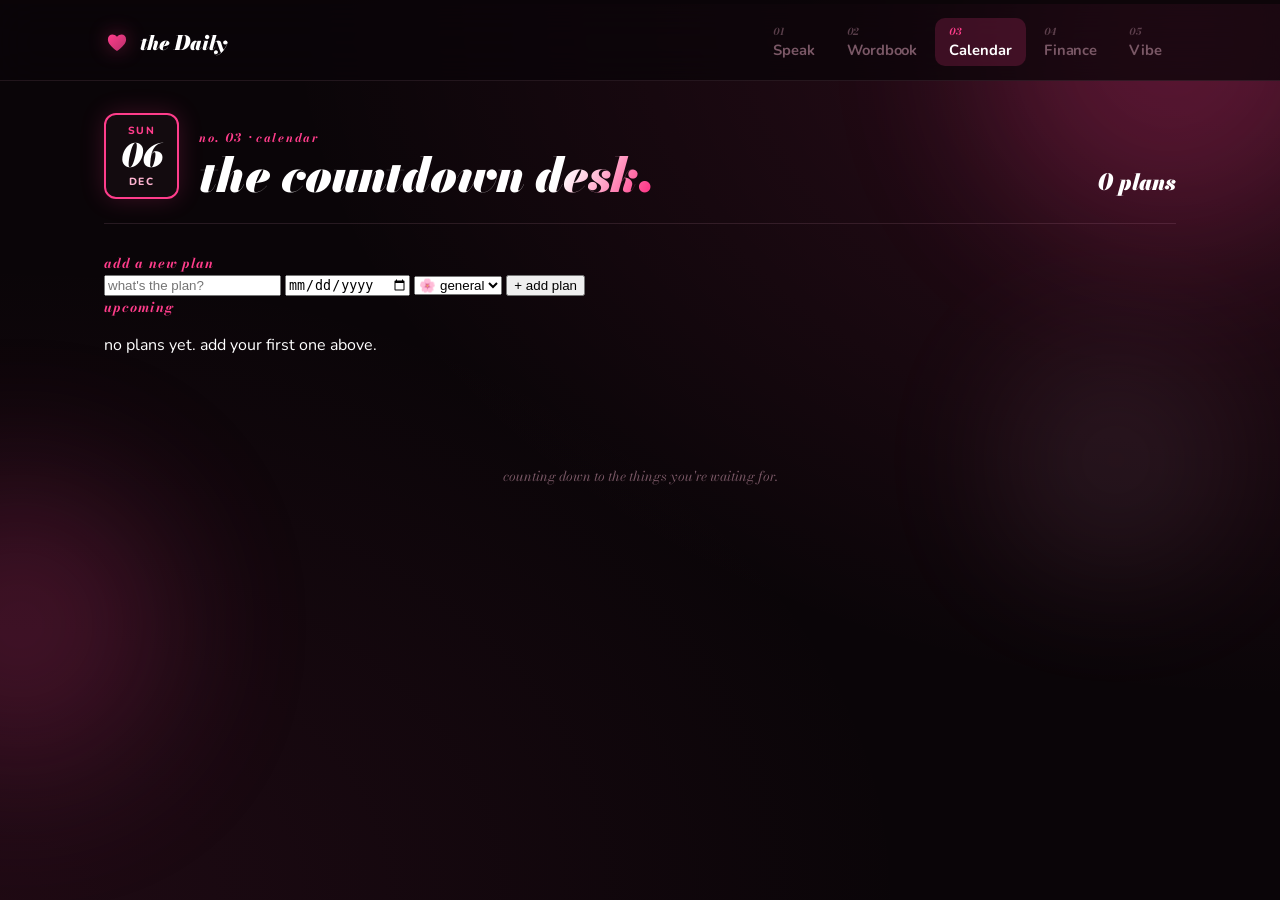
==== calendar.html @ 98450fc7 "Add files via upload" ====
<!DOCTYPE html>
<html lang="en">
<head>
<meta charset="UTF-8">
<meta name="viewport" content="width=device-width, initial-scale=1.0">
<title>Calendar · the Daily</title>
<link rel="preconnect" href="https://fonts.googleapis.com">
<link rel="preconnect" href="https://fonts.gstatic.com" crossorigin>
<link href="https://fonts.googleapis.com/css2?family=Fredoka:wght@400;500;600;700&family=Nunito:wght@400;500;600;700;800;900&family=Bodoni+Moda:ital,wght@0,700;0,900;1,700;1,900&display=swap" rel="stylesheet">
<link rel="stylesheet" href="style.css">
<link rel="stylesheet" href="pages/calendar.css">
</head>
<body class="page-calendar">

<div class="speak-o-meter" aria-hidden="true">
  <div class="wave-active-bar" id="waveActiveBar"></div>
</div>

<nav class="topnav">
  <div class="topnav-inner">
    <a href="index.html" class="topnav-brand">
      <svg viewBox="0 0 40 40" width="26" height="26" aria-hidden="true">
        <defs>
          <linearGradient id="lipGrad" x1="0%" y1="0%" x2="100%" y2="100%">
            <stop offset="0%" stop-color="#FF3D8B"/>
            <stop offset="100%" stop-color="#B8306B"/>
          </linearGradient>
        </defs>
        <path d="M20 12 C 15 6, 6 8, 6 16 C 6 22, 12 28, 20 34 C 28 28, 34 22, 34 16 C 34 8, 25 6, 20 12 Z" fill="url(#lipGrad)"/>
      </svg>
      the Daily
    </a>
    <div class="topnav-links">
      <a href="index.html"    class="nav-link"><span class="nav-num">01</span><span class="nav-name">Speak</span></a>
      <a href="wordbook.html" class="nav-link"><span class="nav-num">02</span><span class="nav-name">Wordbook</span></a>
      <a href="calendar.html" class="nav-link active"><span class="nav-num">03</span><span class="nav-name">Calendar</span></a>
      <a href="finance.html"  class="nav-link"><span class="nav-num">04</span><span class="nav-name">Finance</span></a>
      <a href="vibe.html"     class="nav-link"><span class="nav-num">05</span><span class="nav-name">Vibe</span></a>
    </div>
  </div>
</nav>

<div class="bg-shapes" aria-hidden="true">
  <span class="shape shape-1"></span>
  <span class="shape shape-2"></span>
  <span class="shape shape-3"></span>
</div>

<main class="page">

  <header class="page-head">
    <div class="page-head-left">
      <div class="date-block">
        <span class="date-day" id="dateDay">SAT</span>
        <span class="date-num" id="dateNum">01</span>
        <span class="date-mo"  id="dateMo">AUG</span>
      </div>
      <div class="page-title-block">
        <span class="page-eyebrow">no. 03 · calendar</span>
        <h1 class="page-title">the countdown <em>desk.</em></h1>
      </div>
    </div>
    <div class="page-head-right">
      <span id="totalEvents" style="font-family: var(--font-accent); font-style: italic; font-weight: 900; color: var(--white); font-size: 1.4rem;">0 plans</span>
    </div>
  </header>

  <!-- Add event form -->
  <section class="cal-add">
    <div class="cal-add-head">
      <span class="section-label">add a new plan</span>
    </div>
    <form class="cal-form" id="addForm">
      <input class="cal-input" type="text" id="eventName" placeholder="what's the plan?" required maxlength="60">
      <input class="cal-input" type="date" id="eventDate" required>
      <select class="cal-input" id="eventEmoji" aria-label="pick an emoji">
        <option value="\u{1F338}">🌸 general</option>
        <option value="\u2708\uFE0F">✈️ trip</option>
        <option value="\u{1F393}">🎓 exam</option>
        <option value="\u{1F4BC}">💼 work</option>
        <option value="\u{1F389}">🎉 party</option>
        <option value="\u{1F495}">💕 date</option>
        <option value="\u{1F4B0}">💰 money</option>
        <option value="\u{1F4AA}">💪 fitness</option>
        <option value="\u{1F4DA}">📚 study</option>
        <option value="\u{1F484}">💄 beauty</option>
      </select>
      <button class="cal-btn" type="submit">+ add plan</button>
    </form>
  </section>

  <!-- Events list -->
  <section class="cal-events">
    <div class="cal-events-head">
      <span class="section-label">upcoming</span>
    </div>
    <div class="cal-list" id="eventsList">
      <div class="cal-empty">
        <p>no plans yet. add your first one above.</p>
      </div>
    </div>
  </section>

  <!-- Past events (collapsed) -->
  <section class="cal-past" id="pastSection" style="display:none;">
    <div class="cal-events-head">
      <span class="section-label">past</span>
    </div>
    <div class="cal-list" id="pastList"></div>
  </section>

</main>

<footer class="page-footer">
  <p>counting down to the things you're waiting for.</p>
</footer>

<script src="script.js"></script>
<script src="pages/calendar.js"></script>
</body>
</html>
---- style.css ----
/* =====================================================
   Daily — global styles (used by all pages)
   Each page adds its own accent color via CSS variables
   ===================================================== */

:root {
  --bg: #0A0508;
  --bg-card: #1A0F14;
  --bg-soft: #241419;

  /* default accent = Speak's hot pink (each page overrides) */
  --accent: #FF3D8B;
  --accent-soft: #FFB4D1;
  --accent-deep: #B8306B;

  --white: #FFFFFF;
  --text-muted: #C9A6B4;
  --text-dim: #7A5866;

  --font-display: "Fredoka", sans-serif;
  --font-body: "Nunito", sans-serif;
  --font-accent: "Bodoni Moda", serif;
}

* { box-sizing: border-box; }

body {
  margin: 0;
  background:
    radial-gradient(ellipse at top right, color-mix(in srgb, var(--accent) 15%, transparent), transparent 55%),
    radial-gradient(ellipse at bottom left, color-mix(in srgb, var(--accent-deep) 12%, transparent), transparent 50%),
    var(--bg);
  color: var(--white);
  font-family: var(--font-body);
  min-height: 100vh;
  position: relative;
  overflow-x: hidden;
}

/* ---------- background ambience ---------- */

.bg-shapes { position: fixed; inset: 0; z-index: 0; pointer-events: none; }
.shape { position: absolute; border-radius: 50%; filter: blur(80px); }
.shape-1 { width: 380px; height: 380px; background: var(--accent); top: -140px; right: -80px; opacity: 0.22; }
.shape-2 { width: 280px; height: 280px; background: var(--accent-deep); bottom: 15%; left: -120px; opacity: 0.3; }
.shape-3 { width: 200px; height: 200px; background: var(--accent-soft); top: 40%; right: 5%; opacity: 0.12; }

/* ---------- TOP NAV (present on every page) ---------- */

.topnav {
  position: sticky;
  top: 0;
  z-index: 10;
  background: rgba(10, 5, 8, 0.75);
  backdrop-filter: blur(20px);
  -webkit-backdrop-filter: blur(20px);
  border-bottom: 1px solid rgba(255, 180, 209, 0.1);
}

.topnav-inner {
  max-width: 1200px;
  margin: 0 auto;
  padding: 14px 5vw;
  display: flex;
  align-items: center;
  gap: 20px;
  flex-wrap: wrap;
}

.topnav-brand {
  display: flex;
  align-items: center;
  gap: 10px;
  font-family: var(--font-accent);
  font-style: italic;
  font-weight: 900;
  font-size: 1.25rem;
  color: var(--white);
  text-decoration: none;
  letter-spacing: -0.01em;
}

.topnav-brand svg { filter: drop-shadow(0 0 10px rgba(255, 61, 139, 0.4)); }

.topnav-links {
  display: flex;
  gap: 4px;
  margin-left: auto;
  overflow-x: auto;
  scrollbar-width: none;
}
.topnav-links::-webkit-scrollbar { display: none; }

.nav-link {
  display: flex;
  flex-direction: column;
  align-items: flex-start;
  gap: 1px;
  padding: 6px 14px;
  text-decoration: none;
  color: var(--text-dim);
  border-radius: 10px;
  transition: color 0.15s ease, background 0.15s ease;
  white-space: nowrap;
  font-family: var(--font-body);
}

.nav-num {
  font-family: var(--font-accent);
  font-style: italic;
  font-size: 0.6rem;
  font-weight: 700;
  opacity: 0.7;
  letter-spacing: 0.05em;
}

.nav-name {
  font-weight: 700;
  font-size: 0.92rem;
  letter-spacing: -0.005em;
}

.nav-link:hover { color: var(--accent-soft); }

.nav-link.active {
  color: var(--white);
  background: color-mix(in srgb, var(--accent) 18%, transparent);
}
.nav-link.active .nav-num { color: var(--accent); opacity: 1; }

/* speak-o-meter runs across the very top */
.speak-o-meter {
  position: sticky;
  top: 0;
  height: 4px;
  z-index: 11;
  background: rgba(10, 5, 8, 0.95);
  overflow: hidden;
}
.wave-active-bar {
  height: 100%;
  background: linear-gradient(90deg, var(--accent), var(--accent-soft), var(--accent));
  width: 0%;
  transition: width 0.6s cubic-bezier(.22,.9,.34,1);
  box-shadow: 0 0 8px var(--accent);
}

/* ---------- page container ---------- */

.page {
  position: relative;
  z-index: 1;
  max-width: 1200px;
  margin: 0 auto;
  padding: 32px 5vw 60px;
}

/* ---------- page-level masthead (shared block for date + mood) ---------- */

.page-head {
  display: flex;
  align-items: flex-end;
  justify-content: space-between;
  gap: 24px;
  flex-wrap: wrap;
  padding-bottom: 24px;
  margin-bottom: 28px;
  border-bottom: 1px solid rgba(255, 180, 209, 0.12);
}

.page-head-left {
  display: flex;
  gap: 20px;
  align-items: flex-end;
  flex-wrap: wrap;
}

.date-block {
  display: flex;
  flex-direction: column;
  align-items: center;
  border: 2px solid var(--accent);
  border-radius: 12px;
  padding: 8px 14px;
  min-width: 70px;
  background: rgba(26, 15, 20, 0.6);
  box-shadow: 0 0 24px color-mix(in srgb, var(--accent) 20%, transparent);
}

.date-day { font-weight: 800; color: var(--accent); font-size: 0.65rem; letter-spacing: 0.15em; text-transform: uppercase; }
.date-num { font-family: var(--font-accent); font-style: italic; font-weight: 900; color: var(--white); font-size: 2rem; line-height: 1; margin: 2px 0; }
.date-mo { font-weight: 800; color: var(--accent-soft); font-size: 0.65rem; letter-spacing: 0.15em; text-transform: uppercase; }

.page-title-block {
  display: flex;
  flex-direction: column;
  gap: 4px;
}

.page-eyebrow {
  font-family: var(--font-accent);
  font-style: italic;
  color: var(--accent);
  font-size: 0.75rem;
  text-transform: lowercase;
  letter-spacing: 0.14em;
  font-weight: 700;
}

.page-title {
  font-family: var(--font-accent);
  font-style: italic;
  font-weight: 900;
  font-size: clamp(2rem, 4.5vw, 3rem);
  line-height: 1;
  color: var(--white);
  margin: 0;
  letter-spacing: -0.02em;
  text-transform: lowercase;
}

.page-title em {
  background: linear-gradient(120deg, var(--white) 30%, var(--accent-soft) 55%, var(--accent) 90%);
  -webkit-background-clip: text;
  background-clip: text;
  -webkit-text-fill-color: transparent;
  font-style: italic;
}

.page-head-right {
  font-family: var(--font-accent);
  font-style: italic;
  color: var(--text-muted);
  font-size: 0.9rem;
  text-align: right;
}

/* ---------- COMING SOON block (reusable) ---------- */

.coming-soon {
  background: rgba(26, 15, 20, 0.5);
  backdrop-filter: blur(20px);
  -webkit-backdrop-filter: blur(20px);
  border: 1px solid rgba(255, 180, 209, 0.1);
  border-radius: 28px;
  padding: 80px 40px;
  text-align: center;
  min-height: 400px;
  display: flex;
  flex-direction: column;
  align-items: center;
  justify-content: center;
  gap: 16px;
  position: relative;
  overflow: hidden;
}

.coming-soon::before {
  content: "";
  position: absolute;
  inset: 0;
  background: radial-gradient(circle at 30% 30%, color-mix(in srgb, var(--accent) 10%, transparent), transparent 60%);
  pointer-events: none;
}

.cs-big-num {
  font-family: var(--font-accent);
  font-style: italic;
  font-weight: 900;
  font-size: 4rem;
  color: var(--accent);
  opacity: 0.35;
  line-height: 1;
  letter-spacing: -0.04em;
}

.cs-title {
  font-family: var(--font-display);
  font-weight: 700;
  font-size: clamp(2rem, 5vw, 3rem);
  color: var(--white);
  margin: 0;
  line-height: 1.1;
  letter-spacing: -0.02em;
}

.cs-title em {
  font-family: var(--font-accent);
  font-style: italic;
  font-weight: 900;
  background: linear-gradient(120deg, var(--accent-soft), var(--accent));
  -webkit-background-clip: text;
  background-clip: text;
  -webkit-text-fill-color: transparent;
}

.cs-desc {
  color: var(--text-muted);
  max-width: 460px;
  line-height: 1.6;
  font-size: 1rem;
  margin: 0;
}

.cs-tags {
  display: flex;
  gap: 8px;
  flex-wrap: wrap;
  justify-content: center;
  margin-top: 8px;
}

.cs-tag {
  background: color-mix(in srgb, var(--accent) 12%, transparent);
  color: var(--accent-soft);
  padding: 5px 12px;
  border-radius: 999px;
  font-size: 0.75rem;
  font-weight: 700;
  border: 1px solid color-mix(in srgb, var(--accent) 25%, transparent);
  letter-spacing: 0.02em;
}

/* ---------- section label used across pages ---------- */

.section-label {
  font-family: var(--font-accent);
  font-style: italic;
  color: var(--accent);
  font-weight: 700;
  font-size: 0.85rem;
  text-transform: lowercase;
  letter-spacing: 0.08em;
}

/* ---------- footer ---------- */

.page-footer {
  position: relative;
  z-index: 1;
  text-align: center;
  padding: 20px;
  color: var(--text-dim);
  font-size: 0.85rem;
  font-style: italic;
  font-family: var(--font-accent);
}

/* ---------- responsive ---------- */

@media (max-width: 700px) {
  .topnav-links {
    order: 3;
    width: 100%;
    margin-left: 0;
    padding-top: 6px;
    border-top: 1px solid rgba(255, 180, 209, 0.08);
  }
  .nav-link { padding: 6px 10px; }
}

@media (prefers-reduced-motion: reduce) {
  * { transition: none !important; animation: none !important; }
}
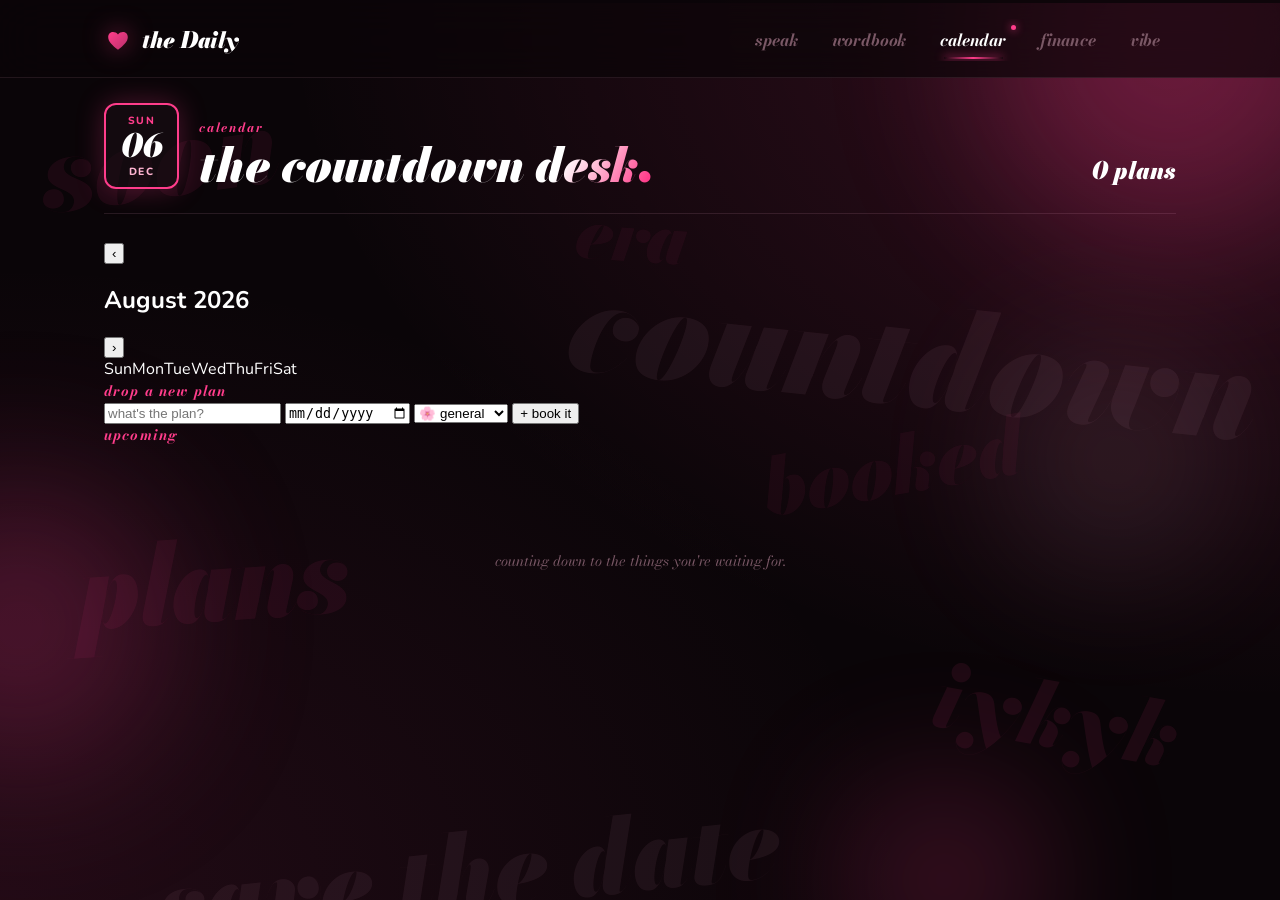
==== commit ff1e676c: "Add files via upload" ====
--- a/calendar.html
+++ b/calendar.html
@@ -16,10 +16,27 @@
   <div class="wave-active-bar" id="waveActiveBar"></div>
 </div>
 
+<div class="bg-shapes" aria-hidden="true">
+  <span class="shape shape-1"></span>
+  <span class="shape shape-2"></span>
+  <span class="shape shape-3"></span>
+  <span class="shape shape-4"></span>
+</div>
+
+<div class="floating-words" aria-hidden="true">
+  <span class="fw fw-1">soon</span>
+  <span class="fw fw-2">countdown</span>
+  <span class="fw fw-3">plans</span>
+  <span class="fw fw-4">iykyk</span>
+  <span class="fw fw-5">save the date</span>
+  <span class="fw fw-6">era</span>
+  <span class="fw fw-7">booked</span>
+</div>
+
 <nav class="topnav">
   <div class="topnav-inner">
     <a href="index.html" class="topnav-brand">
-      <svg viewBox="0 0 40 40" width="26" height="26" aria-hidden="true">
+      <svg viewBox="0 0 40 40" width="28" height="28" aria-hidden="true">
         <defs>
           <linearGradient id="lipGrad" x1="0%" y1="0%" x2="100%" y2="100%">
             <stop offset="0%" stop-color="#FF3D8B"/>
@@ -31,20 +48,14 @@
       the Daily
     </a>
     <div class="topnav-links">
-      <a href="index.html"    class="nav-link"><span class="nav-num">01</span><span class="nav-name">Speak</span></a>
-      <a href="wordbook.html" class="nav-link"><span class="nav-num">02</span><span class="nav-name">Wordbook</span></a>
-      <a href="calendar.html" class="nav-link active"><span class="nav-num">03</span><span class="nav-name">Calendar</span></a>
-      <a href="finance.html"  class="nav-link"><span class="nav-num">04</span><span class="nav-name">Finance</span></a>
-      <a href="vibe.html"     class="nav-link"><span class="nav-num">05</span><span class="nav-name">Vibe</span></a>
+      <a href="index.html"    class="nav-link">speak</a>
+      <a href="wordbook.html" class="nav-link">wordbook</a>
+      <a href="calendar.html" class="nav-link active">calendar</a>
+      <a href="finance.html"  class="nav-link">finance</a>
+      <a href="vibe.html"     class="nav-link">vibe</a>
     </div>
   </div>
 </nav>
-
-<div class="bg-shapes" aria-hidden="true">
-  <span class="shape shape-1"></span>
-  <span class="shape shape-2"></span>
-  <span class="shape shape-3"></span>
-</div>
 
 <main class="page">
 
@@ -56,57 +67,65 @@
         <span class="date-mo"  id="dateMo">AUG</span>
       </div>
       <div class="page-title-block">
-        <span class="page-eyebrow">no. 03 · calendar</span>
+        <span class="page-eyebrow">calendar</span>
         <h1 class="page-title">the countdown <em>desk.</em></h1>
       </div>
     </div>
     <div class="page-head-right">
-      <span id="totalEvents" style="font-family: var(--font-accent); font-style: italic; font-weight: 900; color: var(--white); font-size: 1.4rem;">0 plans</span>
+      <span id="totalEvents" style="font-family: var(--font-accent); font-style: italic; font-weight: 900; color: var(--white); font-size: 1.5rem;">0 plans</span>
     </div>
   </header>
 
-  <!-- Add event form -->
+  <!-- BIG COUNTDOWN HERO (nearest event) -->
+  <section class="hero-countdown" id="heroCountdown"></section>
+
+  <!-- MONTH VIEW -->
+  <section class="month-section">
+    <div class="month-head">
+      <button class="month-nav" id="prevMonth" type="button" aria-label="Previous month">‹</button>
+      <h2 class="month-title" id="monthTitle">August 2026</h2>
+      <button class="month-nav" id="nextMonth" type="button" aria-label="Next month">›</button>
+    </div>
+
+    <div class="weekdays">
+      <span>Sun</span><span>Mon</span><span>Tue</span><span>Wed</span><span>Thu</span><span>Fri</span><span>Sat</span>
+    </div>
+
+    <div class="month-grid" id="monthGrid"></div>
+  </section>
+
+  <!-- ADD FORM -->
   <section class="cal-add">
     <div class="cal-add-head">
-      <span class="section-label">add a new plan</span>
+      <span class="section-label">drop a new plan</span>
     </div>
     <form class="cal-form" id="addForm">
       <input class="cal-input" type="text" id="eventName" placeholder="what's the plan?" required maxlength="60">
       <input class="cal-input" type="date" id="eventDate" required>
-      <select class="cal-input" id="eventEmoji" aria-label="pick an emoji">
-        <option value="\u{1F338}">🌸 general</option>
-        <option value="\u2708\uFE0F">✈️ trip</option>
-        <option value="\u{1F393}">🎓 exam</option>
-        <option value="\u{1F4BC}">💼 work</option>
-        <option value="\u{1F389}">🎉 party</option>
-        <option value="\u{1F495}">💕 date</option>
-        <option value="\u{1F4B0}">💰 money</option>
-        <option value="\u{1F4AA}">💪 fitness</option>
-        <option value="\u{1F4DA}">📚 study</option>
-        <option value="\u{1F484}">💄 beauty</option>
+      <select class="cal-input" id="eventEmoji" aria-label="emoji">
+        <option value="🌸">🌸 general</option>
+        <option value="✈️">✈️ trip</option>
+        <option value="🎓">🎓 exam</option>
+        <option value="💼">💼 work</option>
+        <option value="🎉">🎉 party</option>
+        <option value="💕">💕 date</option>
+        <option value="💰">💰 money</option>
+        <option value="💪">💪 fitness</option>
+        <option value="📚">📚 study</option>
+        <option value="💄">💄 beauty</option>
+        <option value="🍸">🍸 night out</option>
+        <option value="🎂">🎂 birthday</option>
       </select>
-      <button class="cal-btn" type="submit">+ add plan</button>
+      <button class="cal-btn" type="submit">+ book it</button>
     </form>
   </section>
 
-  <!-- Events list -->
+  <!-- UPCOMING LIST -->
   <section class="cal-events">
     <div class="cal-events-head">
       <span class="section-label">upcoming</span>
     </div>
-    <div class="cal-list" id="eventsList">
-      <div class="cal-empty">
-        <p>no plans yet. add your first one above.</p>
-      </div>
-    </div>
-  </section>
-
-  <!-- Past events (collapsed) -->
-  <section class="cal-past" id="pastSection" style="display:none;">
-    <div class="cal-events-head">
-      <span class="section-label">past</span>
-    </div>
-    <div class="cal-list" id="pastList"></div>
+    <div class="cal-list" id="eventsList"></div>
   </section>
 
 </main>
--- a/style.css
+++ b/style.css
@@ -1,17 +1,18 @@
 /* =====================================================
-   Daily — global styles (used by all pages)
-   Each page adds its own accent color via CSS variables
+   THE DAILY — global styles
+   Sweet-edgy, black + hot pink base
    ===================================================== */
 
 :root {
   --bg: #0A0508;
-  --bg-card: #1A0F14;
+  --bg-card: rgba(26, 15, 20, 0.6);
   --bg-soft: #241419;
 
-  /* default accent = Speak's hot pink (each page overrides) */
+  /* Sweet-edgy hot pink (the good one from the beginning) */
   --accent: #FF3D8B;
   --accent-soft: #FFB4D1;
   --accent-deep: #B8306B;
+  --accent-glow: rgba(255, 61, 139, 0.5);
 
   --white: #FFFFFF;
   --text-muted: #C9A6B4;
@@ -27,8 +28,8 @@
 body {
   margin: 0;
   background:
-    radial-gradient(ellipse at top right, color-mix(in srgb, var(--accent) 15%, transparent), transparent 55%),
-    radial-gradient(ellipse at bottom left, color-mix(in srgb, var(--accent-deep) 12%, transparent), transparent 50%),
+    radial-gradient(ellipse at top right, rgba(255, 61, 139, 0.18), transparent 55%),
+    radial-gradient(ellipse at bottom left, rgba(184, 48, 107, 0.14), transparent 50%),
     var(--bg);
   color: var(--white);
   font-family: var(--font-body);
@@ -37,103 +38,51 @@
   overflow-x: hidden;
 }
 
-/* ---------- background ambience ---------- */
+/* ---------- background glows ---------- */
 
 .bg-shapes { position: fixed; inset: 0; z-index: 0; pointer-events: none; }
 .shape { position: absolute; border-radius: 50%; filter: blur(80px); }
-.shape-1 { width: 380px; height: 380px; background: var(--accent); top: -140px; right: -80px; opacity: 0.22; }
-.shape-2 { width: 280px; height: 280px; background: var(--accent-deep); bottom: 15%; left: -120px; opacity: 0.3; }
-.shape-3 { width: 200px; height: 200px; background: var(--accent-soft); top: 40%; right: 5%; opacity: 0.12; }
-
-/* ---------- TOP NAV (present on every page) ---------- */
-
-.topnav {
-  position: sticky;
-  top: 0;
-  z-index: 10;
-  background: rgba(10, 5, 8, 0.75);
-  backdrop-filter: blur(20px);
-  -webkit-backdrop-filter: blur(20px);
-  border-bottom: 1px solid rgba(255, 180, 209, 0.1);
-}
-
-.topnav-inner {
-  max-width: 1200px;
-  margin: 0 auto;
-  padding: 14px 5vw;
-  display: flex;
-  align-items: center;
-  gap: 20px;
-  flex-wrap: wrap;
-}
-
-.topnav-brand {
-  display: flex;
-  align-items: center;
-  gap: 10px;
+.shape-1 { width: 380px; height: 380px; background: var(--accent); top: -140px; right: -80px; opacity: 0.28; }
+.shape-2 { width: 280px; height: 280px; background: var(--accent-deep); bottom: 15%; left: -120px; opacity: 0.35; }
+.shape-3 { width: 200px; height: 200px; background: var(--accent-soft); top: 40%; right: 5%; opacity: 0.15; }
+.shape-4 { width: 160px; height: 160px; background: var(--accent); bottom: -60px; right: 20%; opacity: 0.35; }
+
+/* ---------- FLOATING SLANG WORDS (the good stuff) ---------- */
+
+.floating-words {
+  position: fixed;
+  inset: 0;
+  z-index: 0;
+  pointer-events: none;
+  overflow: hidden;
+}
+
+.fw {
+  position: absolute;
   font-family: var(--font-accent);
   font-style: italic;
   font-weight: 900;
-  font-size: 1.25rem;
-  color: var(--white);
-  text-decoration: none;
-  letter-spacing: -0.01em;
-}
-
-.topnav-brand svg { filter: drop-shadow(0 0 10px rgba(255, 61, 139, 0.4)); }
-
-.topnav-links {
-  display: flex;
-  gap: 4px;
-  margin-left: auto;
-  overflow-x: auto;
-  scrollbar-width: none;
-}
-.topnav-links::-webkit-scrollbar { display: none; }
-
-.nav-link {
-  display: flex;
-  flex-direction: column;
-  align-items: flex-start;
-  gap: 1px;
-  padding: 6px 14px;
-  text-decoration: none;
-  color: var(--text-dim);
-  border-radius: 10px;
-  transition: color 0.15s ease, background 0.15s ease;
+  color: var(--accent);
+  opacity: 0.07;
   white-space: nowrap;
-  font-family: var(--font-body);
-}
-
-.nav-num {
-  font-family: var(--font-accent);
-  font-style: italic;
-  font-size: 0.6rem;
-  font-weight: 700;
-  opacity: 0.7;
-  letter-spacing: 0.05em;
-}
-
-.nav-name {
-  font-weight: 700;
-  font-size: 0.92rem;
-  letter-spacing: -0.005em;
-}
-
-.nav-link:hover { color: var(--accent-soft); }
-
-.nav-link.active {
-  color: var(--white);
-  background: color-mix(in srgb, var(--accent) 18%, transparent);
-}
-.nav-link.active .nav-num { color: var(--accent); opacity: 1; }
-
-/* speak-o-meter runs across the very top */
+  user-select: none;
+  letter-spacing: -0.02em;
+}
+.fw-1 { top: 8%;  left: 3%;  font-size: 7rem;  transform: rotate(-8deg); }
+.fw-2 { top: 28%; right: 2%; font-size: 8.5rem; transform: rotate(6deg); color: var(--accent-soft); opacity: 0.06; }
+.fw-3 { top: 55%; left: 6%;  font-size: 7rem;  transform: rotate(-4deg); }
+.fw-4 { top: 72%; right: 8%; font-size: 5.5rem; transform: rotate(10deg); opacity: 0.08; }
+.fw-5 { top: 88%; left: 12%; font-size: 6.5rem; transform: rotate(-6deg); color: var(--accent-soft); opacity: 0.06; }
+.fw-6 { top: 20%; left: 45%; font-size: 4.5rem; transform: rotate(4deg); opacity: 0.05; }
+.fw-7 { top: 45%; right: 20%; font-size: 5rem; transform: rotate(-10deg); color: var(--accent); opacity: 0.05; }
+
+/* ---------- vibe bar (top strip) ---------- */
+
 .speak-o-meter {
-  position: sticky;
-  top: 0;
-  height: 4px;
-  z-index: 11;
+  position: fixed;
+  top: 0; left: 0; right: 0;
+  height: 3px;
+  z-index: 20;
   background: rgba(10, 5, 8, 0.95);
   overflow: hidden;
 }
@@ -145,6 +94,106 @@
   box-shadow: 0 0 8px var(--accent);
 }
 
+/* ---------- TOP NAV — no more "01 02 03" ---------- */
+
+.topnav {
+  position: sticky;
+  top: 3px;
+  z-index: 10;
+  background: rgba(10, 5, 8, 0.7);
+  backdrop-filter: blur(24px);
+  -webkit-backdrop-filter: blur(24px);
+  border-bottom: 1px solid rgba(255, 180, 209, 0.1);
+}
+
+.topnav-inner {
+  max-width: 1200px;
+  margin: 0 auto;
+  padding: 16px 5vw;
+  display: flex;
+  align-items: center;
+  gap: 24px;
+  flex-wrap: wrap;
+}
+
+.topnav-brand {
+  display: flex;
+  align-items: center;
+  gap: 10px;
+  font-family: var(--font-accent);
+  font-style: italic;
+  font-weight: 900;
+  font-size: 1.4rem;
+  color: var(--white);
+  text-decoration: none;
+  letter-spacing: -0.02em;
+}
+
+.topnav-brand svg { filter: drop-shadow(0 0 12px var(--accent-glow)); }
+
+.topnav-links {
+  display: flex;
+  gap: 2px;
+  margin-left: auto;
+  overflow-x: auto;
+  scrollbar-width: none;
+  align-items: center;
+}
+.topnav-links::-webkit-scrollbar { display: none; }
+
+/* NAV LINK — no more numbers, just the name with attitude */
+.nav-link {
+  position: relative;
+  padding: 8px 16px;
+  text-decoration: none;
+  color: var(--text-dim);
+  font-family: var(--font-accent);
+  font-style: italic;
+  font-weight: 700;
+  font-size: 1.05rem;
+  letter-spacing: -0.01em;
+  transition: color 0.2s ease;
+  white-space: nowrap;
+  text-transform: lowercase;
+}
+
+.nav-link::after {
+  content: "";
+  position: absolute;
+  bottom: 2px;
+  left: 50%;
+  transform: translateX(-50%) scaleX(0);
+  width: 60%;
+  height: 2px;
+  background: linear-gradient(90deg, transparent, var(--accent), transparent);
+  transition: transform 0.25s ease;
+}
+
+.nav-link:hover { color: var(--accent-soft); }
+.nav-link:hover::after { transform: translateX(-50%) scaleX(1); }
+
+.nav-link.active {
+  color: var(--white);
+}
+.nav-link.active::after {
+  transform: translateX(-50%) scaleX(1);
+  background: linear-gradient(90deg, transparent, var(--accent), transparent);
+  box-shadow: 0 0 10px var(--accent);
+}
+
+/* Little pink dot next to active */
+.nav-link.active::before {
+  content: "";
+  position: absolute;
+  top: 6px;
+  right: 6px;
+  width: 5px;
+  height: 5px;
+  border-radius: 50%;
+  background: var(--accent);
+  box-shadow: 0 0 8px var(--accent);
+}
+
 /* ---------- page container ---------- */
 
 .page {
@@ -152,10 +201,10 @@
   z-index: 1;
   max-width: 1200px;
   margin: 0 auto;
-  padding: 32px 5vw 60px;
-}
-
-/* ---------- page-level masthead (shared block for date + mood) ---------- */
+  padding: 28px 5vw 60px;
+}
+
+/* ---------- page head (shared block) ---------- */
 
 .page-head {
   display: flex;
@@ -183,8 +232,8 @@
   border-radius: 12px;
   padding: 8px 14px;
   min-width: 70px;
-  background: rgba(26, 15, 20, 0.6);
-  box-shadow: 0 0 24px color-mix(in srgb, var(--accent) 20%, transparent);
+  background: rgba(26, 15, 20, 0.65);
+  box-shadow: 0 0 28px rgba(255, 61, 139, 0.28);
 }
 
 .date-day { font-weight: 800; color: var(--accent); font-size: 0.65rem; letter-spacing: 0.15em; text-transform: uppercase; }
@@ -201,7 +250,7 @@
   font-family: var(--font-accent);
   font-style: italic;
   color: var(--accent);
-  font-size: 0.75rem;
+  font-size: 0.8rem;
   text-transform: lowercase;
   letter-spacing: 0.14em;
   font-weight: 700;
@@ -235,7 +284,19 @@
   text-align: right;
 }
 
-/* ---------- COMING SOON block (reusable) ---------- */
+/* ---------- section label ---------- */
+
+.section-label {
+  font-family: var(--font-accent);
+  font-style: italic;
+  color: var(--accent);
+  font-weight: 700;
+  font-size: 0.9rem;
+  text-transform: lowercase;
+  letter-spacing: 0.08em;
+}
+
+/* ---------- coming soon block ---------- */
 
 .coming-soon {
   background: rgba(26, 15, 20, 0.5);
@@ -259,35 +320,23 @@
   content: "";
   position: absolute;
   inset: 0;
-  background: radial-gradient(circle at 30% 30%, color-mix(in srgb, var(--accent) 10%, transparent), transparent 60%);
+  background: radial-gradient(circle at 30% 30%, rgba(255, 61, 139, 0.1), transparent 60%);
   pointer-events: none;
 }
 
-.cs-big-num {
+.cs-title {
   font-family: var(--font-accent);
   font-style: italic;
   font-weight: 900;
-  font-size: 4rem;
-  color: var(--accent);
-  opacity: 0.35;
-  line-height: 1;
-  letter-spacing: -0.04em;
-}
-
-.cs-title {
-  font-family: var(--font-display);
-  font-weight: 700;
-  font-size: clamp(2rem, 5vw, 3rem);
+  font-size: clamp(2.4rem, 6vw, 4rem);
   color: var(--white);
   margin: 0;
-  line-height: 1.1;
+  line-height: 1;
   letter-spacing: -0.02em;
+  text-transform: lowercase;
 }
 
 .cs-title em {
-  font-family: var(--font-accent);
-  font-style: italic;
-  font-weight: 900;
   background: linear-gradient(120deg, var(--accent-soft), var(--accent));
   -webkit-background-clip: text;
   background-clip: text;
@@ -296,7 +345,7 @@
 
 .cs-desc {
   color: var(--text-muted);
-  max-width: 460px;
+  max-width: 500px;
   line-height: 1.6;
   font-size: 1rem;
   margin: 0;
@@ -311,26 +360,14 @@
 }
 
 .cs-tag {
-  background: color-mix(in srgb, var(--accent) 12%, transparent);
+  background: rgba(255, 61, 139, 0.12);
   color: var(--accent-soft);
-  padding: 5px 12px;
+  padding: 6px 14px;
   border-radius: 999px;
-  font-size: 0.75rem;
+  font-size: 0.78rem;
   font-weight: 700;
-  border: 1px solid color-mix(in srgb, var(--accent) 25%, transparent);
+  border: 1px solid rgba(255, 61, 139, 0.25);
   letter-spacing: 0.02em;
-}
-
-/* ---------- section label used across pages ---------- */
-
-.section-label {
-  font-family: var(--font-accent);
-  font-style: italic;
-  color: var(--accent);
-  font-weight: 700;
-  font-size: 0.85rem;
-  text-transform: lowercase;
-  letter-spacing: 0.08em;
 }
 
 /* ---------- footer ---------- */
@@ -339,9 +376,9 @@
   position: relative;
   z-index: 1;
   text-align: center;
-  padding: 20px;
+  padding: 30px 20px;
   color: var(--text-dim);
-  font-size: 0.85rem;
+  font-size: 0.9rem;
   font-style: italic;
   font-family: var(--font-accent);
 }
@@ -354,9 +391,10 @@
     width: 100%;
     margin-left: 0;
     padding-top: 6px;
-    border-top: 1px solid rgba(255, 180, 209, 0.08);
+    justify-content: flex-start;
   }
-  .nav-link { padding: 6px 10px; }
+  .nav-link { padding: 6px 10px; font-size: 0.95rem; }
+  .fw-2, .fw-4, .fw-6, .fw-7 { display: none; }
 }
 
 @media (prefers-reduced-motion: reduce) {
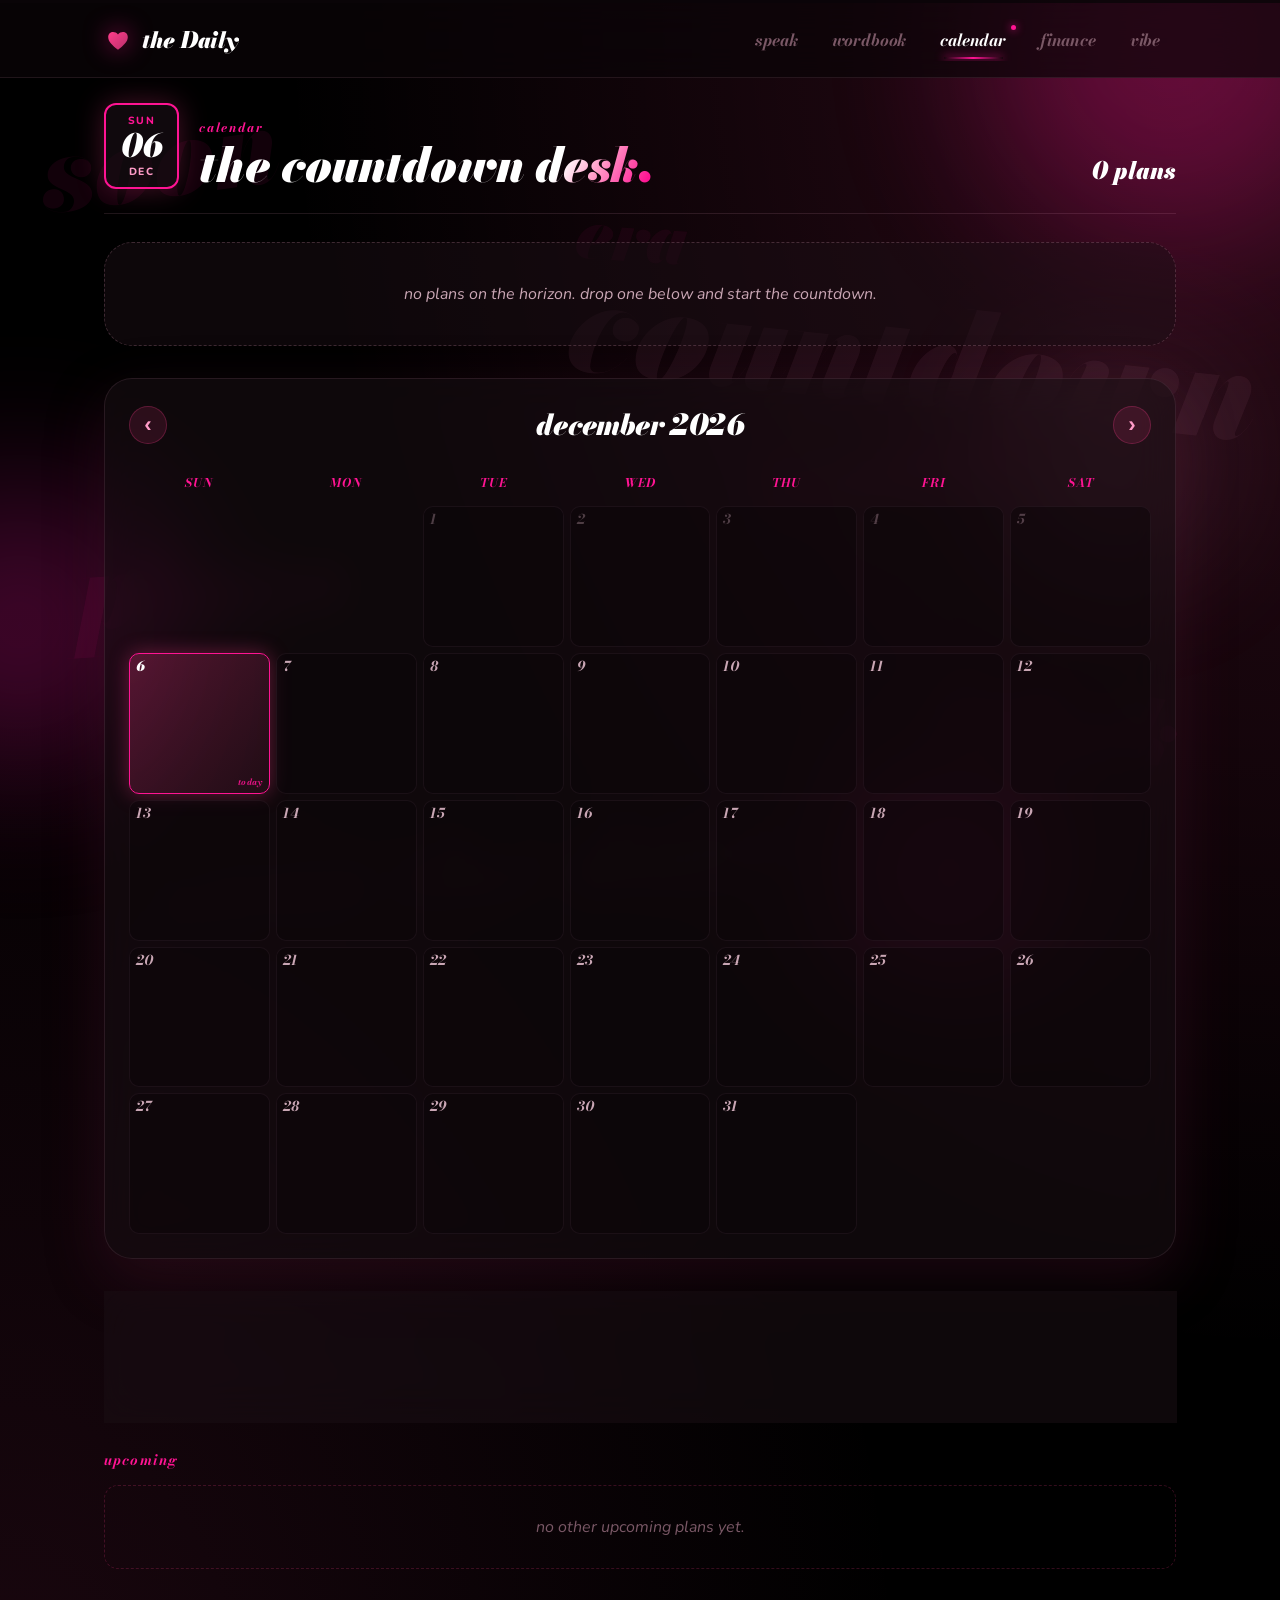
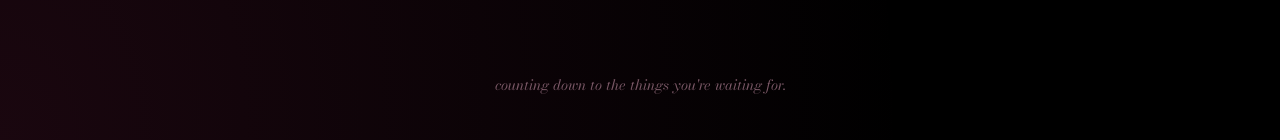
==== commit 34e3f4ec: "Update stylesheet and script links in calendar.html" ====
--- a/calendar.html
+++ b/calendar.html
@@ -8,7 +8,7 @@
 <link rel="preconnect" href="https://fonts.gstatic.com" crossorigin>
 <link href="https://fonts.googleapis.com/css2?family=Fredoka:wght@400;500;600;700&family=Nunito:wght@400;500;600;700;800;900&family=Bodoni+Moda:ital,wght@0,700;0,900;1,700;1,900&display=swap" rel="stylesheet">
 <link rel="stylesheet" href="style.css">
-<link rel="stylesheet" href="pages/calendar.css">
+<link rel="stylesheet" href="calendar.css">
 </head>
 <body class="page-calendar">
 
@@ -135,6 +135,6 @@
 </footer>
 
 <script src="script.js"></script>
-<script src="pages/calendar.js"></script>
+<script src="calendar.js"></script>
 </body>
 </html>
--- a/style.css
+++ b/style.css
@@ -4,15 +4,15 @@
    ===================================================== */
 
 :root {
-  --bg: #0A0508;
-  --bg-card: rgba(26, 15, 20, 0.6);
-  --bg-soft: #241419;
-
-  /* Sweet-edgy hot pink (the good one from the beginning) */
-  --accent: #FF3D8B;
-  --accent-soft: #FFB4D1;
-  --accent-deep: #B8306B;
-  --accent-glow: rgba(255, 61, 139, 0.5);
+  --bg: #000000;
+  --bg-card: rgba(15, 15, 15, 0.7);
+  --bg-soft: #1A1A1A;
+
+  /* Sweet-edgy electric hot pink */
+  --accent: #FF1493;
+  --accent-soft: #FF9BC7;
+  --accent-deep: #C71585;
+  --accent-glow: rgba(255, 20, 147, 0.6);
 
   --white: #FFFFFF;
   --text-muted: #C9A6B4;
--- a/calendar.css
+++ b/calendar.css
@@ -0,0 +1,488 @@
+/* ================================
+   CALENDAR page — hot pink, real month grid
+   ================================ */
+
+/* ---------- HERO COUNTDOWN (nearest event) ---------- */
+
+.hero-countdown {
+  margin-bottom: 32px;
+  min-height: 0;
+}
+
+.hero-countdown-inner {
+  background: linear-gradient(135deg, rgba(255, 61, 139, 0.15), rgba(184, 48, 107, 0.08));
+  border: 1px solid rgba(255, 61, 139, 0.3);
+  border-radius: 28px;
+  padding: 32px 36px;
+  display: flex;
+  align-items: center;
+  gap: 28px;
+  position: relative;
+  overflow: hidden;
+  box-shadow: 0 20px 60px rgba(255, 61, 139, 0.2);
+}
+
+.hero-countdown-inner::before {
+  content: "";
+  position: absolute;
+  top: -80px;
+  right: -80px;
+  width: 300px;
+  height: 300px;
+  background: radial-gradient(circle, var(--accent) 0%, transparent 60%);
+  opacity: 0.35;
+  filter: blur(40px);
+}
+
+.hero-emoji {
+  font-size: 3.5rem;
+  line-height: 1;
+  filter: drop-shadow(0 0 20px var(--accent-glow));
+}
+
+.hero-info { flex: 1; z-index: 1; }
+
+.hero-label {
+  font-family: var(--font-accent);
+  font-style: italic;
+  color: var(--accent);
+  font-size: 0.85rem;
+  text-transform: lowercase;
+  letter-spacing: 0.12em;
+  font-weight: 700;
+  margin-bottom: 4px;
+}
+
+.hero-name {
+  font-family: var(--font-display);
+  font-weight: 700;
+  font-size: clamp(1.6rem, 3vw, 2.2rem);
+  color: var(--white);
+  margin: 0 0 6px;
+  line-height: 1.15;
+  letter-spacing: -0.01em;
+}
+
+.hero-date {
+  font-family: var(--font-accent);
+  font-style: italic;
+  color: var(--accent-soft);
+  font-size: 1rem;
+  margin: 0;
+}
+
+.hero-days {
+  display: flex;
+  flex-direction: column;
+  align-items: center;
+  z-index: 1;
+  min-width: 130px;
+}
+
+.hero-days-num {
+  font-family: var(--font-accent);
+  font-style: italic;
+  font-weight: 900;
+  font-size: clamp(4rem, 8vw, 6rem);
+  line-height: 0.9;
+  background: linear-gradient(135deg, var(--white) 20%, var(--accent-soft) 60%, var(--accent) 100%);
+  -webkit-background-clip: text;
+  background-clip: text;
+  -webkit-text-fill-color: transparent;
+  letter-spacing: -0.04em;
+  text-shadow: 0 0 40px rgba(255, 61, 139, 0.4);
+}
+
+.hero-days-label {
+  font-family: var(--font-accent);
+  font-style: italic;
+  color: var(--accent-soft);
+  font-size: 0.95rem;
+  letter-spacing: 0.08em;
+  text-transform: lowercase;
+  margin-top: 4px;
+  font-weight: 700;
+}
+
+.hero-empty {
+  background: rgba(26, 15, 20, 0.5);
+  border: 1px dashed rgba(255, 180, 209, 0.2);
+  border-radius: 28px;
+  padding: 40px;
+  text-align: center;
+  color: var(--text-muted);
+  font-style: italic;
+}
+
+/* ---------- MONTH GRID ---------- */
+
+.month-section {
+  background: rgba(26, 15, 20, 0.55);
+  backdrop-filter: blur(20px);
+  -webkit-backdrop-filter: blur(20px);
+  border: 1px solid rgba(255, 180, 209, 0.1);
+  border-radius: 28px;
+  padding: 24px;
+  margin-bottom: 32px;
+  box-shadow: 0 20px 60px rgba(107, 29, 63, 0.25);
+}
+
+.month-head {
+  display: flex;
+  align-items: center;
+  justify-content: space-between;
+  margin-bottom: 20px;
+  gap: 20px;
+}
+
+.month-title {
+  font-family: var(--font-accent);
+  font-style: italic;
+  font-weight: 900;
+  font-size: 1.8rem;
+  color: var(--white);
+  margin: 0;
+  letter-spacing: -0.02em;
+  text-transform: lowercase;
+}
+
+.month-nav {
+  background: rgba(255, 61, 139, 0.12);
+  border: 1px solid rgba(255, 61, 139, 0.25);
+  color: var(--accent-soft);
+  width: 38px;
+  height: 38px;
+  border-radius: 50%;
+  font-size: 1.4rem;
+  font-weight: 700;
+  cursor: pointer;
+  transition: all 0.15s ease;
+  padding: 0;
+  line-height: 1;
+  display: flex;
+  align-items: center;
+  justify-content: center;
+}
+
+.month-nav:hover {
+  background: var(--accent);
+  color: var(--white);
+  border-color: transparent;
+  transform: scale(1.05);
+}
+
+.weekdays {
+  display: grid;
+  grid-template-columns: repeat(7, 1fr);
+  gap: 6px;
+  margin-bottom: 8px;
+}
+
+.weekdays span {
+  text-align: center;
+  font-family: var(--font-accent);
+  font-style: italic;
+  color: var(--accent);
+  font-size: 0.75rem;
+  font-weight: 700;
+  letter-spacing: 0.08em;
+  text-transform: uppercase;
+  padding: 6px 0;
+}
+
+.month-grid {
+  display: grid;
+  grid-template-columns: repeat(7, 1fr);
+  gap: 6px;
+}
+
+.day-cell {
+  aspect-ratio: 1;
+  background: rgba(10, 5, 8, 0.5);
+  border: 1px solid rgba(255, 180, 209, 0.06);
+  border-radius: 10px;
+  padding: 6px;
+  display: flex;
+  flex-direction: column;
+  gap: 3px;
+  position: relative;
+  transition: all 0.15s ease;
+  cursor: pointer;
+  overflow: hidden;
+}
+
+.day-cell:hover {
+  border-color: rgba(255, 61, 139, 0.4);
+  background: rgba(26, 15, 20, 0.7);
+  transform: scale(1.02);
+}
+
+.day-cell.empty {
+  background: transparent;
+  border-color: transparent;
+  cursor: default;
+}
+
+.day-cell.empty:hover { transform: none; }
+
+.day-num {
+  font-family: var(--font-accent);
+  font-style: italic;
+  font-weight: 700;
+  color: var(--text-muted);
+  font-size: 0.85rem;
+  line-height: 1;
+}
+
+.day-cell.today {
+  background: linear-gradient(135deg, rgba(255, 61, 139, 0.25), rgba(184, 48, 107, 0.1));
+  border-color: var(--accent);
+  box-shadow: 0 0 20px rgba(255, 61, 139, 0.35);
+}
+
+.day-cell.today .day-num {
+  color: var(--white);
+  font-weight: 900;
+}
+
+.day-cell.today::after {
+  content: "today";
+  position: absolute;
+  bottom: 4px;
+  right: 6px;
+  font-family: var(--font-accent);
+  font-style: italic;
+  color: var(--accent);
+  font-size: 0.55rem;
+  font-weight: 700;
+  letter-spacing: 0.05em;
+  text-transform: lowercase;
+  opacity: 0.9;
+}
+
+.day-cell.past .day-num { opacity: 0.35; }
+
+.day-cell.has-events {
+  background: rgba(255, 61, 139, 0.08);
+  border-color: rgba(255, 61, 139, 0.3);
+}
+
+.day-events {
+  display: flex;
+  flex-direction: column;
+  gap: 2px;
+  flex: 1;
+  overflow: hidden;
+  min-height: 0;
+}
+
+.day-event-dot {
+  font-size: 0.85rem;
+  line-height: 1;
+}
+
+.day-event-name {
+  font-size: 0.62rem;
+  color: var(--accent-soft);
+  font-weight: 700;
+  white-space: nowrap;
+  overflow: hidden;
+  text-overflow: ellipsis;
+  line-height: 1.2;
+}
+
+/* ---------- ADD FORM ---------- */
+
+.cal-add {
+  background: rgba(26, 15, 20, 0.55);
+  backdrop-filter: blur(20px);
+  -webkit-backdrop-filter: blur(20px);
+  border: 1px solid rgba(255, 61, 139, 0.15);
+  border-radius: 22px;
+  padding: 22px;
+  margin-bottom: 32px;
+}
+
+.cal-add-head { margin-bottom: 12px; }
+
+.cal-form {
+  display: grid;
+  grid-template-columns: 1.4fr 1fr auto auto;
+  gap: 10px;
+  align-items: stretch;
+}
+
+.cal-input {
+  background: rgba(10, 5, 8, 0.6);
+  border: 1px solid rgba(255, 61, 139, 0.25);
+  border-radius: 12px;
+  padding: 11px 14px;
+  color: var(--white);
+  font-family: var(--font-body);
+  font-weight: 600;
+  font-size: 0.95rem;
+  transition: border-color 0.15s ease;
+}
+
+.cal-input:focus {
+  outline: none;
+  border-color: var(--accent);
+  box-shadow: 0 0 0 3px rgba(255, 61, 139, 0.15);
+}
+
+.cal-input::placeholder {
+  color: var(--text-dim);
+  font-style: italic;
+}
+
+input[type="date"].cal-input { color-scheme: dark; }
+
+.cal-btn {
+  background: linear-gradient(135deg, var(--accent), var(--accent-deep));
+  color: var(--white);
+  border: none;
+  border-radius: 12px;
+  padding: 11px 22px;
+  font-family: var(--font-body);
+  font-weight: 800;
+  font-size: 0.9rem;
+  cursor: pointer;
+  transition: transform 0.15s ease, box-shadow 0.15s ease;
+  box-shadow: 0 4px 16px rgba(255, 61, 139, 0.45);
+  white-space: nowrap;
+}
+
+.cal-btn:hover {
+  transform: translateY(-1px);
+  box-shadow: 0 6px 22px rgba(255, 61, 139, 0.6);
+}
+
+/* ---------- UPCOMING LIST ---------- */
+
+.cal-events-head {
+  margin-bottom: 14px;
+}
+
+.cal-list {
+  display: grid;
+  grid-template-columns: repeat(auto-fill, minmax(240px, 1fr));
+  gap: 12px;
+}
+
+.cal-event-row {
+  background: rgba(26, 15, 20, 0.6);
+  border: 1px solid rgba(255, 61, 139, 0.12);
+  border-radius: 14px;
+  padding: 14px 16px;
+  display: flex;
+  align-items: center;
+  gap: 12px;
+  transition: all 0.15s ease;
+  position: relative;
+}
+
+.cal-event-row:hover {
+  border-color: var(--accent);
+  transform: translateY(-2px);
+}
+
+.cal-event-row.urgent {
+  background: linear-gradient(135deg, rgba(255, 61, 139, 0.15), rgba(255, 61, 139, 0.05));
+  border-color: var(--accent);
+}
+
+.cal-event-emoji {
+  font-size: 1.6rem;
+  line-height: 1;
+}
+
+.cal-event-info { flex: 1; min-width: 0; }
+
+.cal-event-name {
+  font-weight: 700;
+  color: var(--white);
+  font-size: 0.95rem;
+  margin: 0 0 2px;
+  line-height: 1.2;
+  overflow: hidden;
+  text-overflow: ellipsis;
+  white-space: nowrap;
+}
+
+.cal-event-date {
+  font-family: var(--font-accent);
+  font-style: italic;
+  color: var(--text-muted);
+  font-size: 0.78rem;
+}
+
+.cal-event-days {
+  font-family: var(--font-accent);
+  font-style: italic;
+  font-weight: 900;
+  color: var(--accent);
+  font-size: 1.2rem;
+  line-height: 1;
+  min-width: 40px;
+  text-align: right;
+}
+
+.cal-event-days .small {
+  font-size: 0.7rem;
+  color: var(--text-muted);
+  display: block;
+  margin-top: 2px;
+  letter-spacing: 0.05em;
+  text-transform: lowercase;
+  font-weight: 700;
+}
+
+.cal-delete {
+  width: 24px;
+  height: 24px;
+  border-radius: 50%;
+  border: none;
+  background: transparent;
+  color: var(--text-dim);
+  cursor: pointer;
+  font-size: 0.85rem;
+  transition: all 0.15s ease;
+  padding: 0;
+  display: flex;
+  align-items: center;
+  justify-content: center;
+  opacity: 0.4;
+}
+
+.cal-event-row:hover .cal-delete { opacity: 1; }
+
+.cal-delete:hover {
+  background: rgba(255, 61, 139, 0.2);
+  color: var(--white);
+}
+
+.cal-empty {
+  grid-column: 1 / -1;
+  text-align: center;
+  padding: 30px 20px;
+  color: var(--text-dim);
+  font-style: italic;
+  border: 1px dashed rgba(255, 61, 139, 0.2);
+  border-radius: 14px;
+}
+
+@media (max-width: 700px) {
+  .cal-form { grid-template-columns: 1fr; }
+
+  .hero-countdown-inner {
+    flex-direction: column;
+    text-align: center;
+    padding: 24px;
+    gap: 12px;
+  }
+  .hero-emoji { font-size: 2.8rem; }
+
+  .day-num { font-size: 0.7rem; }
+  .day-event-name { display: none; }
+  .day-cell { padding: 4px; }
+}
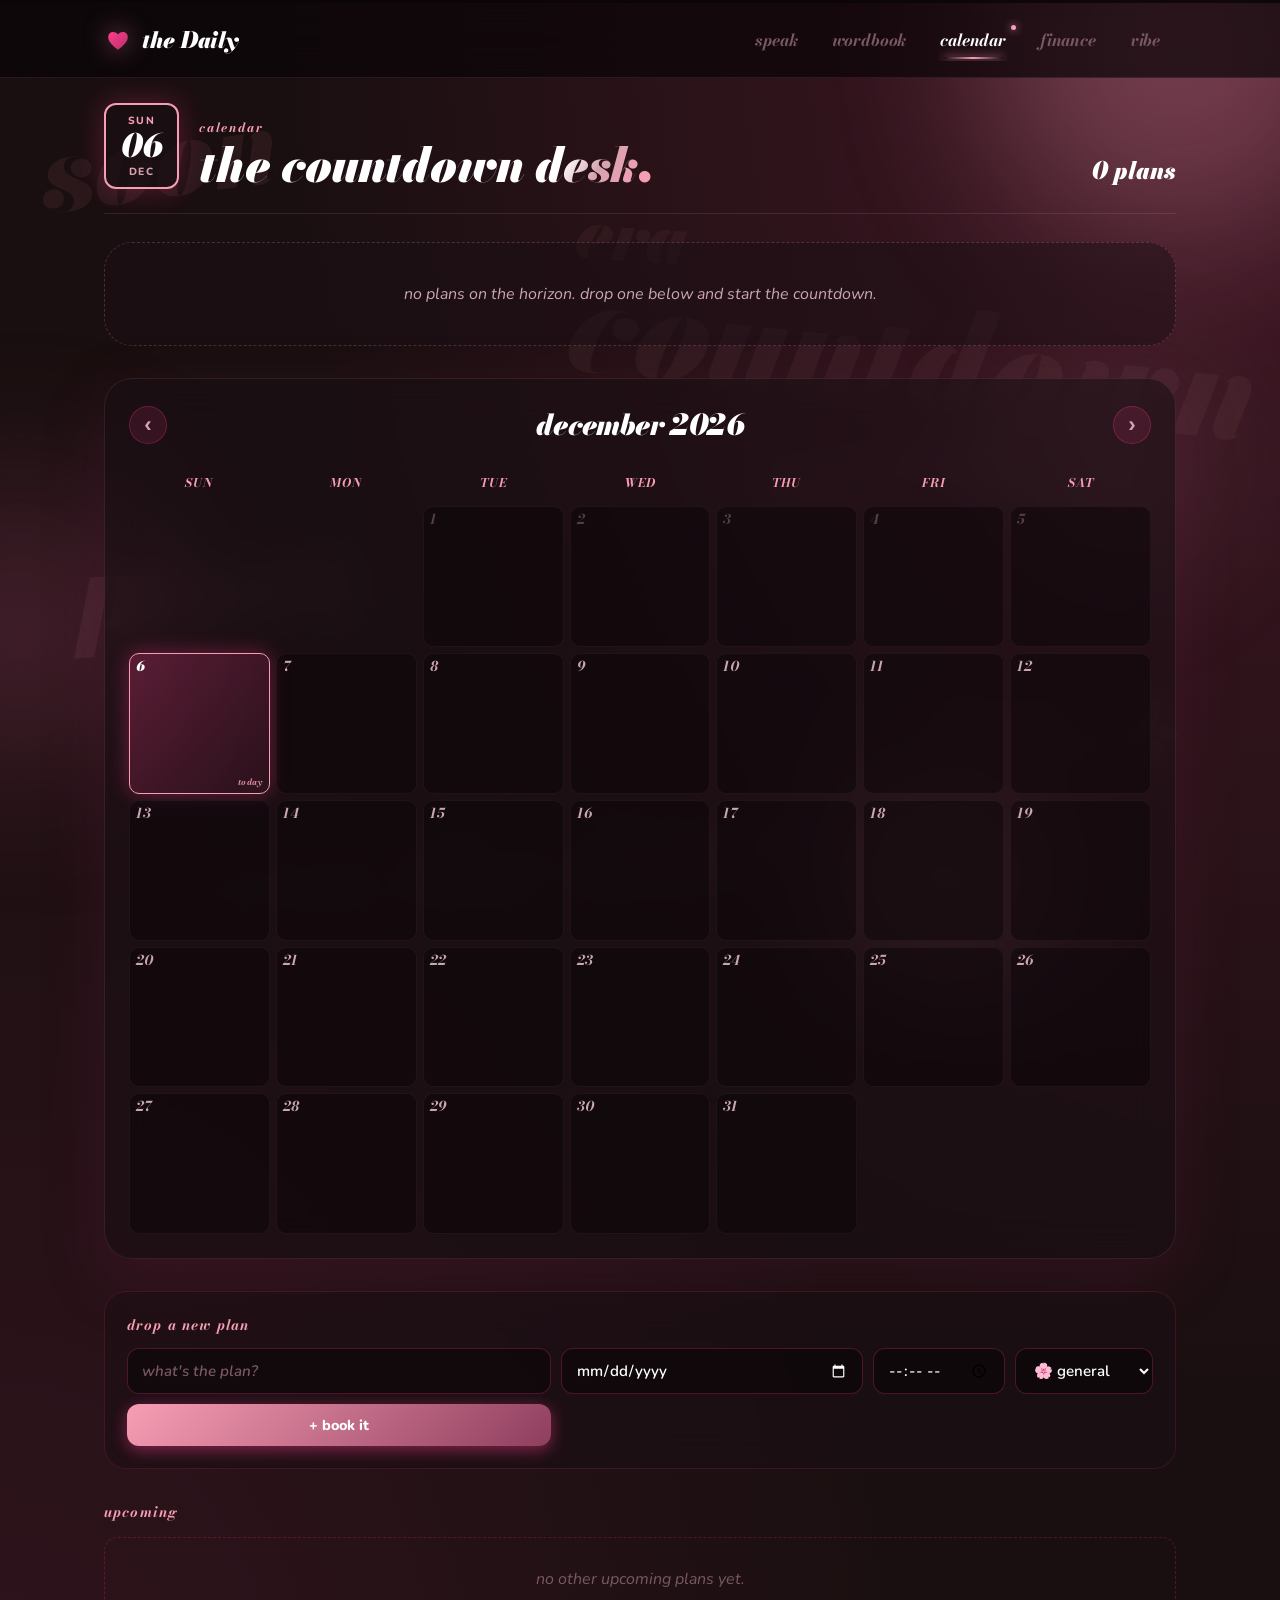
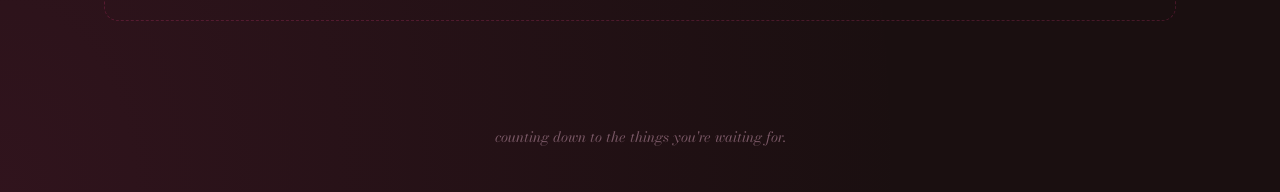
==== commit a2dc05e4: "Update calendar.html" ====
--- a/calendar.html
+++ b/calendar.html
@@ -102,6 +102,7 @@
     <form class="cal-form" id="addForm">
       <input class="cal-input" type="text" id="eventName" placeholder="what's the plan?" required maxlength="60">
       <input class="cal-input" type="date" id="eventDate" required>
+      <input class="cal-input" type="time" id="eventTime" placeholder="time (optional)">
       <select class="cal-input" id="eventEmoji" aria-label="emoji">
         <option value="🌸">🌸 general</option>
         <option value="✈️">✈️ trip</option>
--- a/style.css
+++ b/style.css
@@ -4,16 +4,16 @@
    ===================================================== */
 
 :root {
-  --bg: #000000;
-  --bg-card: rgba(15, 15, 15, 0.7);
-  --bg-soft: #1A1A1A;
-
-  /* Sweet-edgy electric hot pink */
-  --accent: #FF1493;
-  --accent-soft: #FF9BC7;
-  --accent-deep: #C71585;
-  --accent-glow: rgba(255, 20, 147, 0.6);
-
+  --bg: #1A0F10;
+  --bg-card: rgba(26, 15, 16, 0.7);
+  --bg-soft: #2A1A1E;
+
+  /* Muted rose — sophisticated sweet-edgy */
+  --accent: #F79EB4;
+  --accent-soft: #D6A3AF;
+  --accent-deep: #8F3E5E;
+  --accent-glow: rgba(247, 158, 180, 0.5);
+   
   --white: #FFFFFF;
   --text-muted: #C9A6B4;
   --text-dim: #7A5866;
